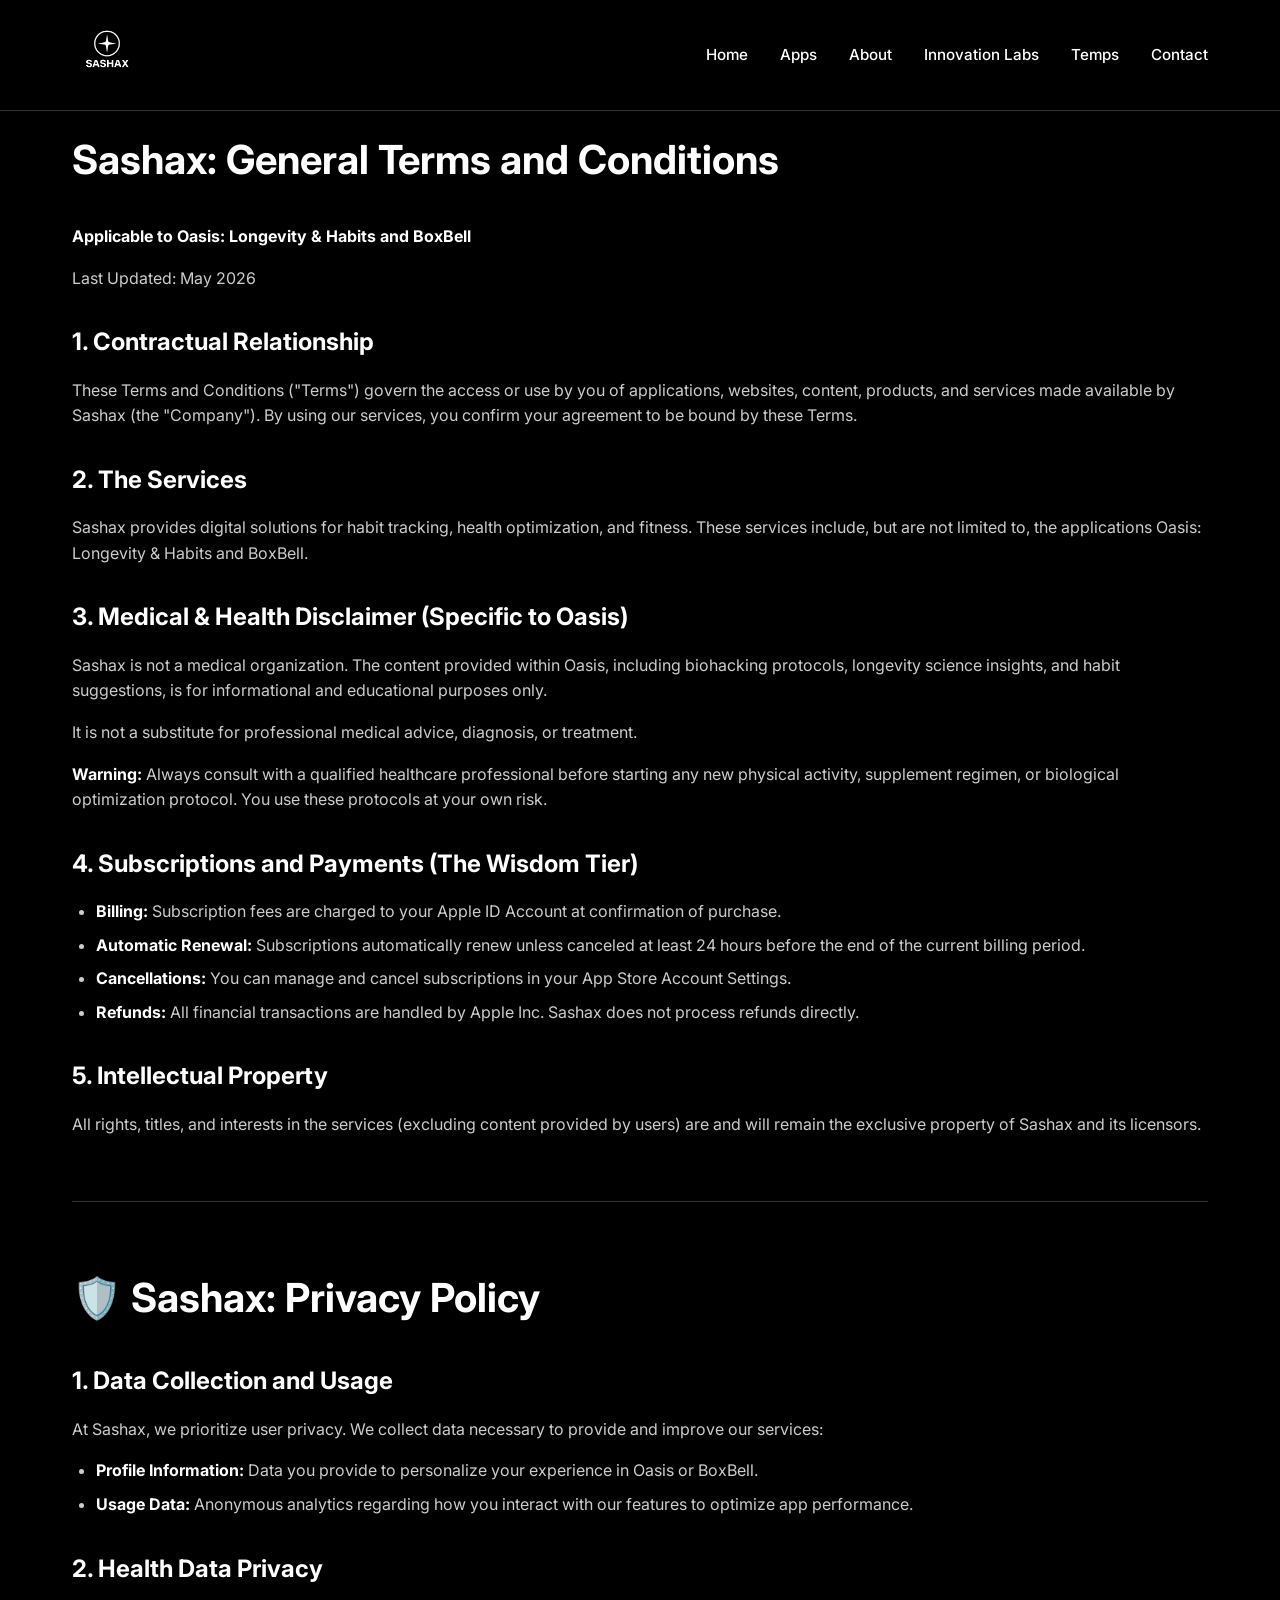
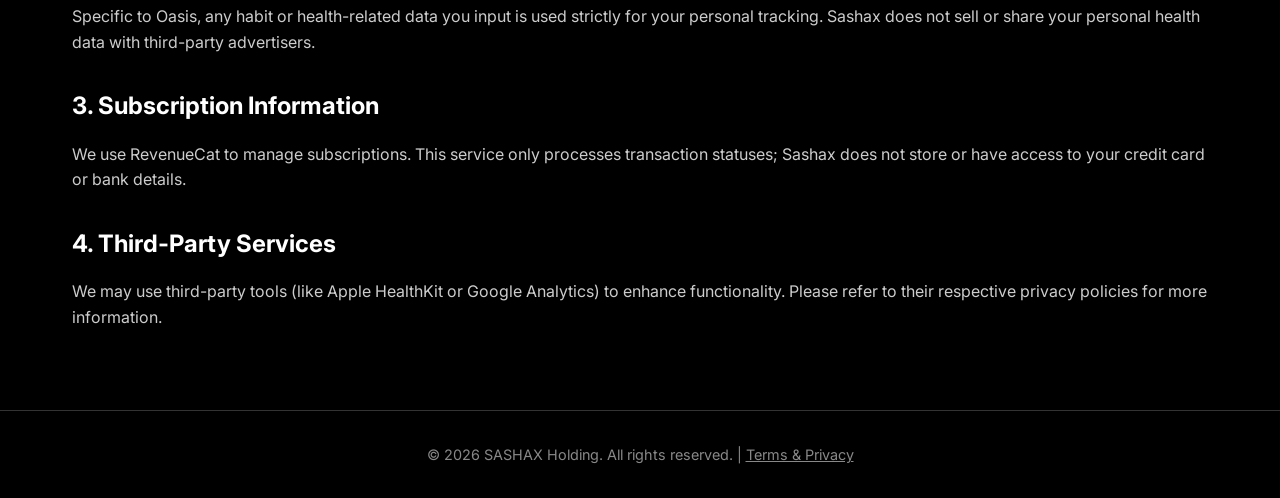
==== terms.html @ 0eb91b74 "Add a temperature screen to the Sashax website (69fa7b107db9439c099aee1d)" ====
<!DOCTYPE html>
<html lang="en">
<head>
    <meta charset="UTF-8">
    <meta name="viewport" content="width=device-width, initial-scale=1.0">
    <title>Terms & Conditions - SASHAX</title>
    <link rel="stylesheet" href="styles.css">
    <link href="https://fonts.googleapis.com/css2?family=Inter:wght@300;400;500;600;700;800;900&display=swap" rel="stylesheet">
    <link rel="stylesheet" href="https://cdnjs.cloudflare.com/ajax/libs/font-awesome/6.0.0/css/all.min.css">
    <style>
        .legal-content {
            padding: 8rem 0 4rem 0;
            background: #000000;
        }
        .legal-content h1 {
            font-size: 2.5rem;
            margin-bottom: 2rem;
            color: #ffffff;
        }
        .legal-content h2 {
            font-size: 1.5rem;
            margin-top: 2rem;
            margin-bottom: 1rem;
            color: #ffffff;
        }
        .legal-content h3 {
            font-size: 1.25rem;
            margin-top: 1.5rem;
            margin-bottom: 0.5rem;
            color: #ffffff;
        }
        .legal-content p {
            color: #cccccc;
            margin-bottom: 1rem;
            line-height: 1.6;
        }
        .legal-content ul {
            color: #cccccc;
            margin-bottom: 1rem;
            padding-left: 1.5rem;
        }
        .legal-content li {
            margin-bottom: 0.5rem;
        }
        .legal-content strong {
            color: #ffffff;
        }
    </style>
</head>
<body>
    <!-- Header -->
    <header class="header">
        <nav class="navbar">
            <div class="nav-container">
                <div class="logo">
                    <a href="index.html">
                        <img src="sashax_logo.png" alt="SASHAX" class="logo-image">
                    </a>
                </div>
                <ul class="nav-menu">
                    <li><a href="index.html#home" class="nav-link">Home</a></li>
                    <li><a href="index.html#apps" class="nav-link">Apps</a></li>
                    <li><a href="index.html#about" class="nav-link">About</a></li>
                    <li><a href="index.html#labs" class="nav-link">Innovation Labs</a></li>
                    <li><a href="index.html#temps" class="nav-link">Temps</a></li>
                    <li><a href="index.html#contact" class="nav-link">Contact</a></li>
                </ul>
                <div class="hamburger">
                    <span class="bar"></span>
                    <span class="bar"></span>
                    <span class="bar"></span>
                </div>
            </div>
        </nav>
    </header>

    <!-- Legal Content Section -->
    <section class="legal-content">
        <div class="container">
            <h1>Sashax: General Terms and Conditions</h1>
            <p><strong>Applicable to Oasis: Longevity & Habits and BoxBell</strong></p>
            <p>Last Updated: May 2026</p>

            <h2>1. Contractual Relationship</h2>
            <p>These Terms and Conditions ("Terms") govern the access or use by you of applications, websites, content, products, and services made available by Sashax (the "Company"). By using our services, you confirm your agreement to be bound by these Terms.</p>

            <h2>2. The Services</h2>
            <p>Sashax provides digital solutions for habit tracking, health optimization, and fitness. These services include, but are not limited to, the applications Oasis: Longevity & Habits and BoxBell.</p>

            <h2>3. Medical & Health Disclaimer (Specific to Oasis)</h2>
            <p>Sashax is not a medical organization. The content provided within Oasis, including biohacking protocols, longevity science insights, and habit suggestions, is for informational and educational purposes only.</p>
            <p>It is not a substitute for professional medical advice, diagnosis, or treatment.</p>
            <p><strong>Warning:</strong> Always consult with a qualified healthcare professional before starting any new physical activity, supplement regimen, or biological optimization protocol. You use these protocols at your own risk.</p>

            <h2>4. Subscriptions and Payments (The Wisdom Tier)</h2>
            <ul>
                <li><strong>Billing:</strong> Subscription fees are charged to your Apple ID Account at confirmation of purchase.</li>
                <li><strong>Automatic Renewal:</strong> Subscriptions automatically renew unless canceled at least 24 hours before the end of the current billing period.</li>
                <li><strong>Cancellations:</strong> You can manage and cancel subscriptions in your App Store Account Settings.</li>
                <li><strong>Refunds:</strong> All financial transactions are handled by Apple Inc. Sashax does not process refunds directly.</li>
            </ul>

            <h2>5. Intellectual Property</h2>
            <p>All rights, titles, and interests in the services (excluding content provided by users) are and will remain the exclusive property of Sashax and its licensors.</p>

            <hr style="border: 0; height: 1px; background: #333; margin: 4rem 0;">

            <h1>🛡️ Sashax: Privacy Policy</h1>

            <h2>1. Data Collection and Usage</h2>
            <p>At Sashax, we prioritize user privacy. We collect data necessary to provide and improve our services:</p>
            <ul>
                <li><strong>Profile Information:</strong> Data you provide to personalize your experience in Oasis or BoxBell.</li>
                <li><strong>Usage Data:</strong> Anonymous analytics regarding how you interact with our features to optimize app performance.</li>
            </ul>

            <h2>2. Health Data Privacy</h2>
            <p>Specific to Oasis, any habit or health-related data you input is used strictly for your personal tracking. Sashax does not sell or share your personal health data with third-party advertisers.</p>

            <h2>3. Subscription Information</h2>
            <p>We use RevenueCat to manage subscriptions. This service only processes transaction statuses; Sashax does not store or have access to your credit card or bank details.</p>

            <h2>4. Third-Party Services</h2>
            <p>We may use third-party tools (like Apple HealthKit or Google Analytics) to enhance functionality. Please refer to their respective privacy policies for more information.</p>
        </div>
    </section>

    <!-- Footer -->
    <footer class="footer">
        <div class="container">
            <p>&copy; 2026 SASHAX Holding. All rights reserved. | <a href="terms.html" style="color: #888888; text-decoration: underline;">Terms & Privacy</a></p>
        </div>
    </footer>

    <script src="script.js"></script>
</body>
</html>
---- styles.css ----
/* Reset and Base Styles */
* {
    margin: 0;
    padding: 0;
    box-sizing: border-box;
}

body {
    font-family: 'Inter', sans-serif;
    line-height: 1.6;
    color: #ffffff;
    background-color: #000000;
    overflow-x: hidden;
}

.container {
    max-width: 1200px;
    margin: 0 auto;
    padding: 0 2rem;
}

/* Header Styles */
.header {
    position: fixed;
    top: 0;
    width: 100%;
    background: rgba(0, 0, 0, 0.95);
    backdrop-filter: blur(10px);
    z-index: 1000;
    border-bottom: 1px solid #333333;
}

.navbar {
    padding: 1rem 0;
}

.nav-container {
    display: flex;
    justify-content: space-between;
    align-items: center;
    max-width: 1200px;
    margin: 0 auto;
    padding: 0 2rem;
}

/* SASHAX Logo */
.logo-image {
    height: 70px;
    width: auto;
    object-fit: contain;
}

.nav-menu {
    display: flex;
    list-style: none;
    gap: 2rem;
}

.nav-link {
    color: #ffffff;
    text-decoration: none;
    font-weight: 500;
    transition: color 0.3s ease;
    font-size: 0.95rem;
}

.nav-link:hover {
    color: #8b5cf6;
}

.cta-button {
    background: #8b5cf6;
    color: #ffffff;
    border: none;
    padding: 0.75rem 1.5rem;
    border-radius: 8px;
    font-weight: 600;
    font-size: 0.9rem;
    cursor: pointer;
    transition: all 0.3s ease;
    display: flex;
    align-items: center;
    gap: 0.5rem;
}

.cta-button:hover {
    background: #7c3aed;
    transform: translateY(-1px);
}

.hamburger {
    display: none;
    flex-direction: column;
    cursor: pointer;
}

.bar {
    width: 25px;
    height: 3px;
    background: #fff;
    margin: 3px 0;
    transition: 0.3s;
}

/* Hero Section */
.hero {
    min-height: 80vh;
    display: flex;
    align-items: center;
    justify-content: center;
    background: #000000;
    text-align: center;
    padding: 80px 0;
}

.hero-content {
    max-width: 600px;
}

.hero-logo {
    margin-bottom: 2rem;
    display: flex;
    justify-content: center;
}

.hero-logo-image {
    height: 500px;
    width: auto;
    object-fit: contain;
    animation: pulse 2s infinite;
}

.hero-title {
    font-size: 3.5rem;
    font-weight: 800;
    color: #ffffff;
    margin-bottom: 1rem;
    letter-spacing: -0.02em;
}

.hero-tagline {
    font-size: 1.25rem;
    color: #ffffff;
    margin-bottom: 2rem;
    font-weight: 400;
}

.hero-cta {
    background: #8b5cf6;
    color: #ffffff;
    border: none;
    padding: 1rem 2rem;
    border-radius: 8px;
    font-weight: 600;
    font-size: 1rem;
    cursor: pointer;
    transition: all 0.3s ease;
    display: inline-flex;
    align-items: center;
    gap: 0.5rem;
    margin-bottom: 2rem;
}

.hero-cta:hover {
    background: #7c3aed;
    transform: translateY(-2px);
}

.hero-subtitle {
    font-size: 0.9rem;
    color: #888888;
    font-weight: 400;
}

/* About Section */
.about {
    padding: 4rem 0;
    background: #000000;
}

.section-title {
    font-size: 2rem;
    font-weight: 700;
    color: #ffffff;
    margin-bottom: 1.5rem;
    letter-spacing: -0.02em;
}

.about-content {
    max-width: 800px;
}

.about-description {
    font-size: 1.1rem;
    line-height: 1.7;
    color: #cccccc;
    font-weight: 400;
}

/* Apps Section */
.apps {
    padding: 4rem 0;
    background: #000000;
}

.apps-grid {
    display: grid;
    grid-template-columns: repeat(auto-fit, minmax(300px, 1fr));
    gap: 1.5rem;
    margin-top: 2rem;
}

.app-card {
    background: #1a1a1a;
    border: 1px solid #333333;
    border-radius: 8px;
    padding: 1.5rem;
    transition: all 0.3s ease;
}

.app-card:hover {
    border-color: #8b5cf6;
    transform: translateY(-2px);
}

.featured-app {
    border-color: #8b5cf6;
    background: linear-gradient(135deg, #1a1a1a 0%, #2a1a3a 100%);
}

.app-icon {
    font-size: 2rem;
    color: #8b5cf6;
    margin-bottom: 1rem;
    text-align: center;
}

.app-features {
    display: flex;
    flex-wrap: wrap;
    gap: 0.5rem;
    margin: 1rem 0;
}

.feature-tag {
    background: rgba(139, 92, 246, 0.2);
    color: #8b5cf6;
    padding: 0.25rem 0.75rem;
    border-radius: 20px;
    font-size: 0.8rem;
    font-weight: 500;
}

.app-status {
    text-align: center;
    font-weight: 600;
    padding: 0.5rem;
    border-radius: 6px;
    margin-top: 1rem;
}

.app-status.available {
    background: rgba(34, 197, 94, 0.2);
    color: #22c55e;
}

.app-status.coming-soon {
    background: rgba(139, 92, 246, 0.2);
    color: #8b5cf6;
}

.coming-soon-card {
    display: flex;
    align-items: center;
    justify-content: center;
    min-height: 200px;
    border-style: dashed;
    border-color: #8b5cf6;
    background: rgba(139, 92, 246, 0.05);
}

.coming-soon-content {
    text-align: center;
}

.coming-soon-icon {
    font-size: 3rem;
    color: #8b5cf6;
    margin-bottom: 1rem;
    opacity: 0.6;
}

.coming-soon-text {
    font-size: 1.2rem;
    font-weight: 600;
    color: #8b5cf6;
    letter-spacing: 1px;
}

.card-placeholder {
    width: 100%;
    height: 150px;
    background: #333333;
    border-radius: 6px;
    margin-bottom: 1rem;
}

.portfolio-card h3 {
    font-size: 1.25rem;
    font-weight: 700;
    color: #ffffff;
    margin-bottom: 0.5rem;
}

.portfolio-card p {
    color: #888888;
    font-size: 0.95rem;
    line-height: 1.5;
}

/* Innovation Labs Section */
.labs {
    padding: 4rem 0;
    background: #000000;
}

.labs-content {
    max-width: 800px;
}

.labs-card {
    background: #1a1a1a;
    border: 1px solid #333333;
    border-radius: 8px;
    padding: 1.5rem;
    display: flex;
    align-items: flex-start;
    gap: 1rem;
}

.labs-icon {
    font-size: 1.5rem;
    color: #8b5cf6;
    margin-top: 0.25rem;
}

.labs-card p {
    color: #cccccc;
    font-size: 1rem;
    line-height: 1.6;
}

/* Contact Section */
.contact {
    padding: 4rem 0;
    background: #000000;
}

.contact-content {
    display: grid;
    grid-template-columns: 1fr 1fr;
    gap: 4rem;
    align-items: start;
}

.contact-form h2 {
    font-size: 2rem;
    font-weight: 700;
    color: #ffffff;
    margin-bottom: 2rem;
}

.contact-form form {
    display: flex;
    flex-direction: column;
    gap: 1rem;
}

.contact-form input,
.contact-form textarea {
    padding: 1rem;
    border: 1px solid #333333;
    border-radius: 8px;
    background: #1a1a1a;
    color: #ffffff;
    font-size: 1rem;
    transition: border-color 0.3s ease;
}

.contact-form input:focus,
.contact-form textarea:focus {
    outline: none;
    border-color: #8b5cf6;
}

.contact-button {
    background: #8b5cf6;
    color: #ffffff;
    border: none;
    padding: 1rem 2rem;
    border-radius: 8px;
    font-weight: 600;
    cursor: pointer;
    transition: all 0.3s ease;
    display: flex;
    align-items: center;
    gap: 0.5rem;
    justify-content: center;
    margin-top: 1rem;
}

.contact-button:hover {
    background: #7c3aed;
    transform: translateY(-1px);
}

.contact-info {
    display: flex;
    flex-direction: column;
    gap: 2rem;
}

.company-logo {
    display: flex;
    justify-content: center;
    margin-bottom: 1rem;
}

.footer-logo-image {
    height: 120px;
    width: auto;
    object-fit: contain;
}

.social-links {
    display: flex;
    flex-direction: column;
    gap: 1rem;
}

.social-link {
    display: flex;
    align-items: center;
    gap: 0.75rem;
    color: #cccccc;
    text-decoration: none;
    transition: color 0.3s ease;
    font-size: 0.95rem;
}

.social-link:hover {
    color: #8b5cf6;
}

.social-link i {
    width: 20px;
    font-size: 1rem;
}

/* Footer */
.footer {
    background: #000000;
    padding: 2rem 0;
    border-top: 1px solid #333333;
    text-align: center;
}

.footer p {
    color: #888888;
    font-size: 0.9rem;
}

/* Animations */
@keyframes pulse {
    0%, 100% {
        transform: scale(1);
    }
    50% {
        transform: scale(1.05);
    }
}

/* Temps Section */
.temps-section {
    padding: 8rem 0;
    background-color: var(--dark-bg);
}

.temps-display {
    display: flex;
    flex-direction: column;
    align-items: center;
    justify-content: center;
    gap: 3rem;
    padding: 4rem;
    background: linear-gradient(135deg, rgba(20, 20, 20, 0.8), rgba(10, 10, 10, 0.9));
    border: 1px solid var(--border-color);
    border-radius: 20px;
    box-shadow: 0 20px 40px rgba(0, 0, 0, 0.5);
    margin-top: 2rem;
}

.clock-container {
    text-align: center;
}

.ambient-clock {
    font-size: 6rem;
    font-weight: 800;
    font-family: 'Inter', sans-serif;
    background: linear-gradient(135deg, var(--white), var(--gray));
    -webkit-background-clip: text;
    -webkit-text-fill-color: transparent;
    letter-spacing: -2px;
    margin-bottom: 0.5rem;
    text-shadow: 0 0 30px rgba(255, 255, 255, 0.1);
    font-variant-numeric: tabular-nums;
}

.ambient-date {
    font-size: 1.2rem;
    color: var(--gray);
    text-transform: uppercase;
    letter-spacing: 2px;
    font-weight: 500;
}

.weather-widget {
    display: flex;
    align-items: center;
    gap: 1.5rem;
    padding: 1.5rem 2.5rem;
    background: rgba(255, 255, 255, 0.03);
    border-radius: 15px;
    border: 1px solid rgba(255, 255, 255, 0.05);
}

.weather-icon i {
    font-size: 3rem;
    color: #fca311;
    filter: drop-shadow(0 0 10px rgba(252, 163, 17, 0.3));
}

.weather-info {
    display: flex;
    flex-direction: column;
}

.temperature {
    font-size: 2rem;
    font-weight: 700;
    color: var(--white);
    line-height: 1;
}

.weather-condition {
    font-size: 0.9rem;
    color: var(--gray);
    margin-top: 0.2rem;
}

/* Responsive Design */
@media (max-width: 768px) {
    .hamburger {
        display: flex;
    }

    .nav-menu {
        position: fixed;
        left: -100%;
        top: 70px;
        flex-direction: column;
        background-color: rgba(10, 10, 10, 0.95);
        width: 100%;
        text-align: center;
        transition: 0.3s;
        padding: 2rem 0;
    }

    .nav-menu.active {
        left: 0;
    }

    .nav-menu li {
        margin: 1rem 0;
    }

    .cta-button {
        display: none;
    }

    .hero-title {
        font-size: 2.5rem;
    }

    .hero-tagline {
        font-size: 1.2rem;
    }

    .temps-display {
        padding: 2rem;
    }

    .ambient-clock {
        font-size: 3.5rem;
    }

    .weather-widget {
        flex-direction: column;
        text-align: center;
        padding: 1.5rem;
    }

    .contact-content {
        grid-template-columns: 1fr;
        gap: 2rem;
    }

    .portfolio-grid {
        grid-template-columns: 1fr;
    }

    .container {
        padding: 0 1rem;
    }
}
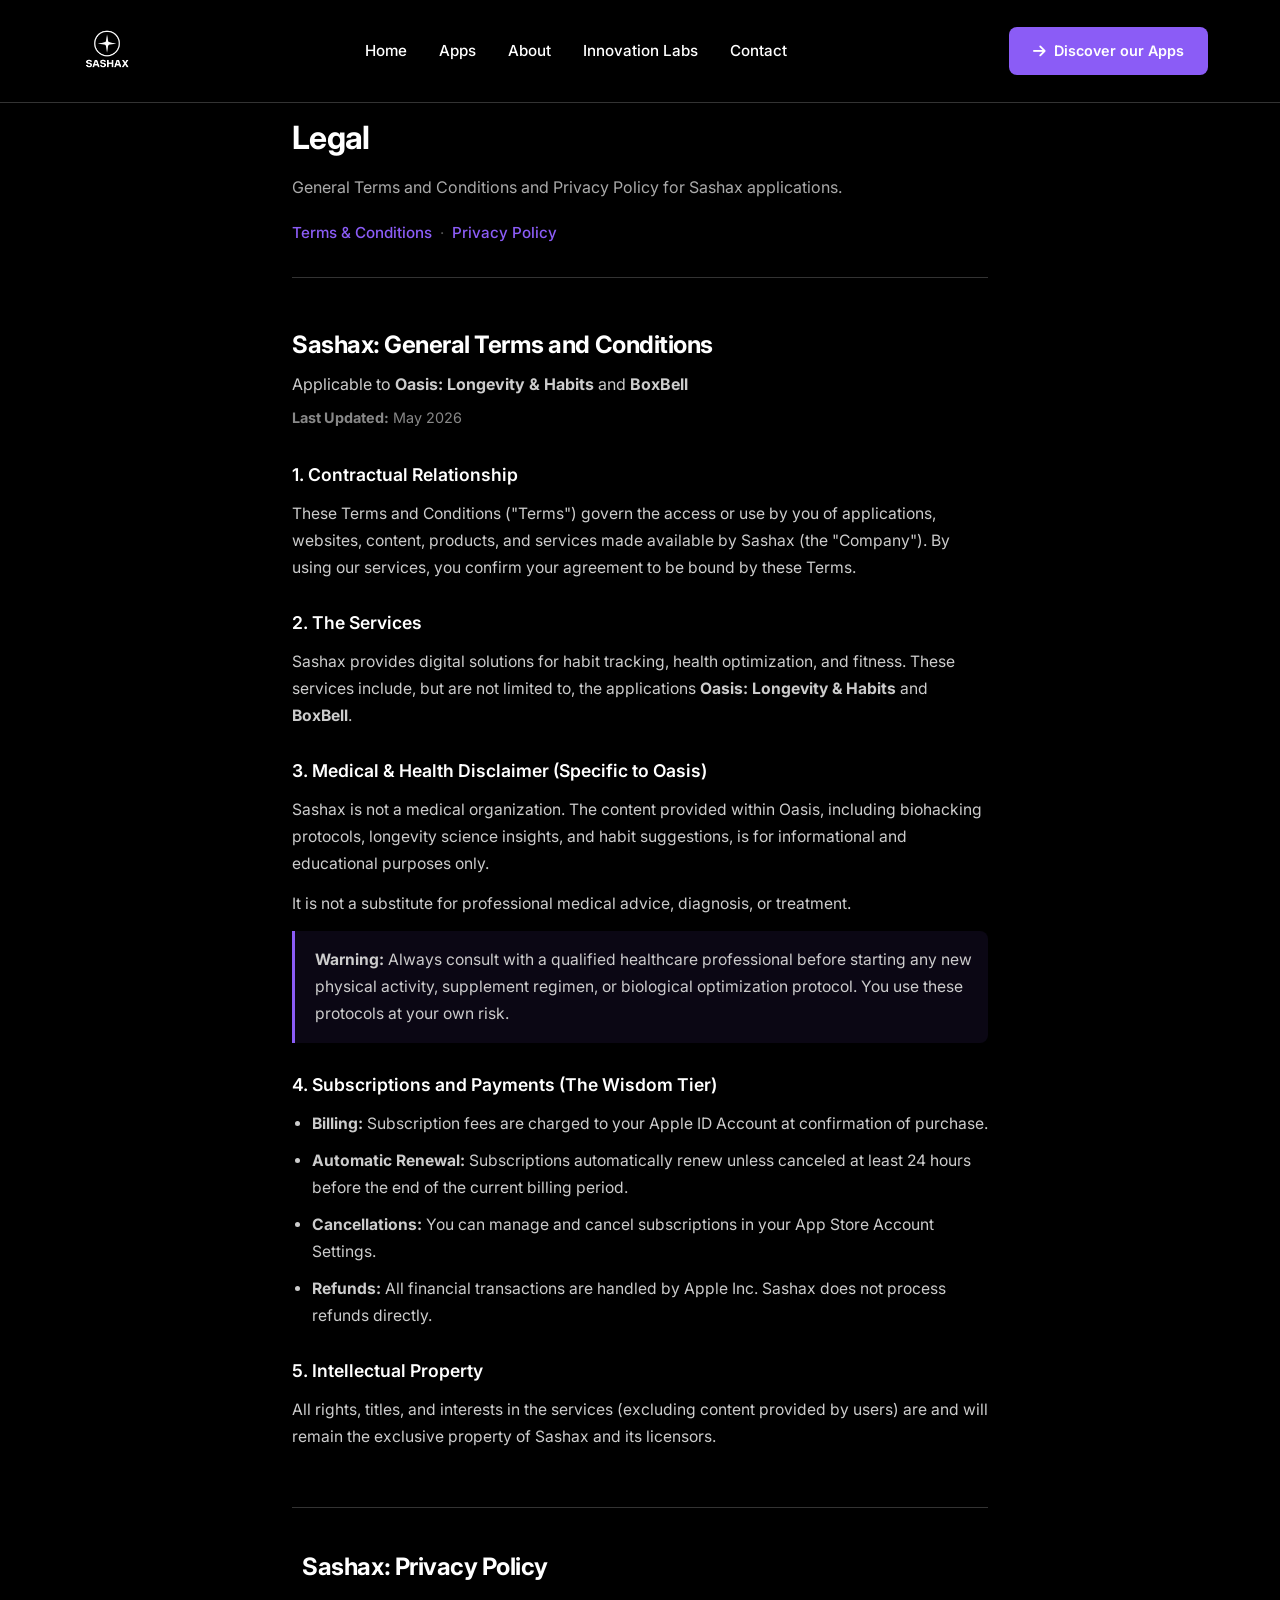
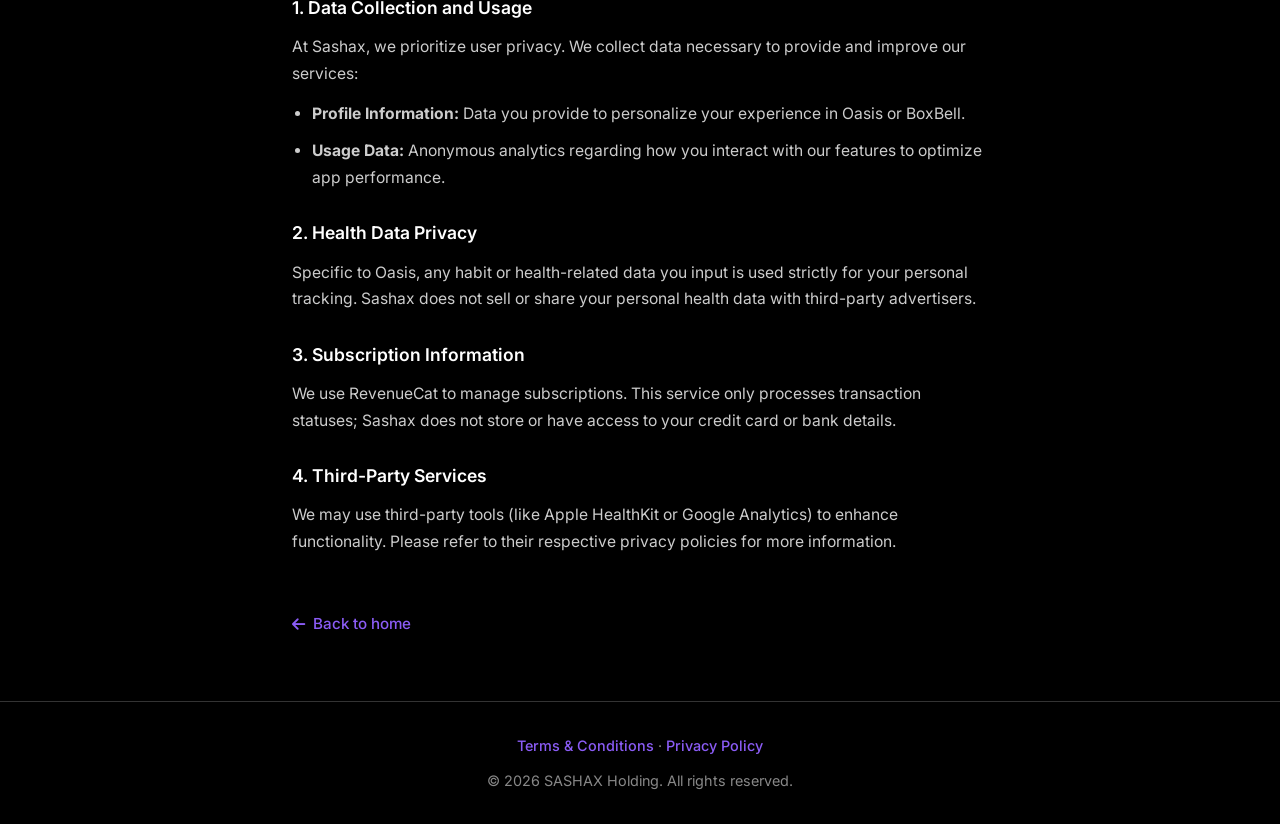
==== commit 939216b3: "Add files via upload" ====
--- a/terms.html
+++ b/terms.html
@@ -3,69 +3,30 @@
 <head>
     <meta charset="UTF-8">
     <meta name="viewport" content="width=device-width, initial-scale=1.0">
-    <title>Terms & Conditions - SASHAX</title>
-    <link rel="stylesheet" href="styles.css">
+    <title>Terms & Privacy — SASHAX</title>
+    <link rel="stylesheet" href="/styles.css">
     <link href="https://fonts.googleapis.com/css2?family=Inter:wght@300;400;500;600;700;800;900&display=swap" rel="stylesheet">
     <link rel="stylesheet" href="https://cdnjs.cloudflare.com/ajax/libs/font-awesome/6.0.0/css/all.min.css">
-    <style>
-        .legal-content {
-            padding: 8rem 0 4rem 0;
-            background: #000000;
-        }
-        .legal-content h1 {
-            font-size: 2.5rem;
-            margin-bottom: 2rem;
-            color: #ffffff;
-        }
-        .legal-content h2 {
-            font-size: 1.5rem;
-            margin-top: 2rem;
-            margin-bottom: 1rem;
-            color: #ffffff;
-        }
-        .legal-content h3 {
-            font-size: 1.25rem;
-            margin-top: 1.5rem;
-            margin-bottom: 0.5rem;
-            color: #ffffff;
-        }
-        .legal-content p {
-            color: #cccccc;
-            margin-bottom: 1rem;
-            line-height: 1.6;
-        }
-        .legal-content ul {
-            color: #cccccc;
-            margin-bottom: 1rem;
-            padding-left: 1.5rem;
-        }
-        .legal-content li {
-            margin-bottom: 0.5rem;
-        }
-        .legal-content strong {
-            color: #ffffff;
-        }
-    </style>
 </head>
-<body>
-    <!-- Header -->
+<body class="legal-body">
     <header class="header">
         <nav class="navbar">
             <div class="nav-container">
-                <div class="logo">
-                    <a href="index.html">
-                        <img src="sashax_logo.png" alt="SASHAX" class="logo-image">
-                    </a>
-                </div>
+                <a href="/index.html" class="logo logo-link" aria-label="SASHAX home">
+                    <img src="/sashax_logo.png" alt="SASHAX" class="logo-image">
+                </a>
                 <ul class="nav-menu">
-                    <li><a href="index.html#home" class="nav-link">Home</a></li>
-                    <li><a href="index.html#apps" class="nav-link">Apps</a></li>
-                    <li><a href="index.html#about" class="nav-link">About</a></li>
-                    <li><a href="index.html#labs" class="nav-link">Innovation Labs</a></li>
-                    <li><a href="index.html#temps" class="nav-link">Temps</a></li>
-                    <li><a href="index.html#contact" class="nav-link">Contact</a></li>
+                    <li><a href="/index.html#home" class="nav-link">Home</a></li>
+                    <li><a href="/index.html#apps" class="nav-link">Apps</a></li>
+                    <li><a href="/index.html#about" class="nav-link">About</a></li>
+                    <li><a href="/index.html#labs" class="nav-link">Innovation Labs</a></li>
+                    <li><a href="/index.html#contact" class="nav-link">Contact</a></li>
                 </ul>
-                <div class="hamburger">
+                <a href="/index.html#apps" class="cta-button cta-button-link">
+                    <i class="fas fa-arrow-right"></i>
+                    Discover our Apps
+                </a>
+                <div class="hamburger" role="button" tabindex="0" aria-label="Menu">
                     <span class="bar"></span>
                     <span class="bar"></span>
                     <span class="bar"></span>
@@ -74,64 +35,104 @@
         </nav>
     </header>
 
-    <!-- Legal Content Section -->
-    <section class="legal-content">
-        <div class="container">
-            <h1>Sashax: General Terms and Conditions</h1>
-            <p><strong>Applicable to Oasis: Longevity & Habits and BoxBell</strong></p>
-            <p>Last Updated: May 2026</p>
+    <main class="legal-main">
+        <div class="container legal-container">
+            <header class="legal-header">
+                <h1 class="legal-page-title">Legal</h1>
+                <p class="legal-intro">General Terms and Conditions and Privacy Policy for Sashax applications.</p>
+                <nav class="legal-toc" aria-label="On this page">
+                    <a href="#terms-and-conditions">Terms &amp; Conditions</a>
+                    <span class="legal-toc-sep" aria-hidden="true">·</span>
+                    <a href="#privacy-policy">Privacy Policy</a>
+                </nav>
+            </header>
 
-            <h2>1. Contractual Relationship</h2>
-            <p>These Terms and Conditions ("Terms") govern the access or use by you of applications, websites, content, products, and services made available by Sashax (the "Company"). By using our services, you confirm your agreement to be bound by these Terms.</p>
+            <article id="terms-and-conditions" class="legal-article">
+                <h2 class="legal-doc-title">Sashax: General Terms and Conditions</h2>
+                <p class="legal-subtitle">Applicable to <strong>Oasis: Longevity &amp; Habits</strong> and <strong>BoxBell</strong></p>
+                <p class="legal-updated"><strong>Last Updated:</strong> May 2026</p>
 
-            <h2>2. The Services</h2>
-            <p>Sashax provides digital solutions for habit tracking, health optimization, and fitness. These services include, but are not limited to, the applications Oasis: Longevity & Habits and BoxBell.</p>
+                <section class="legal-section">
+                    <h3 class="legal-section-heading">1. Contractual Relationship</h3>
+                    <p>These Terms and Conditions (&quot;Terms&quot;) govern the access or use by you of applications, websites, content, products, and services made available by Sashax (the &quot;Company&quot;). By using our services, you confirm your agreement to be bound by these Terms.</p>
+                </section>
 
-            <h2>3. Medical & Health Disclaimer (Specific to Oasis)</h2>
-            <p>Sashax is not a medical organization. The content provided within Oasis, including biohacking protocols, longevity science insights, and habit suggestions, is for informational and educational purposes only.</p>
-            <p>It is not a substitute for professional medical advice, diagnosis, or treatment.</p>
-            <p><strong>Warning:</strong> Always consult with a qualified healthcare professional before starting any new physical activity, supplement regimen, or biological optimization protocol. You use these protocols at your own risk.</p>
+                <section class="legal-section">
+                    <h3 class="legal-section-heading">2. The Services</h3>
+                    <p>Sashax provides digital solutions for habit tracking, health optimization, and fitness. These services include, but are not limited to, the applications <strong>Oasis: Longevity &amp; Habits</strong> and <strong>BoxBell</strong>.</p>
+                </section>
 
-            <h2>4. Subscriptions and Payments (The Wisdom Tier)</h2>
-            <ul>
-                <li><strong>Billing:</strong> Subscription fees are charged to your Apple ID Account at confirmation of purchase.</li>
-                <li><strong>Automatic Renewal:</strong> Subscriptions automatically renew unless canceled at least 24 hours before the end of the current billing period.</li>
-                <li><strong>Cancellations:</strong> You can manage and cancel subscriptions in your App Store Account Settings.</li>
-                <li><strong>Refunds:</strong> All financial transactions are handled by Apple Inc. Sashax does not process refunds directly.</li>
-            </ul>
+                <section class="legal-section">
+                    <h3 class="legal-section-heading">3. Medical &amp; Health Disclaimer (Specific to Oasis)</h3>
+                    <p>Sashax is not a medical organization. The content provided within Oasis, including biohacking protocols, longevity science insights, and habit suggestions, is for informational and educational purposes only.</p>
+                    <p>It is not a substitute for professional medical advice, diagnosis, or treatment.</p>
+                    <p class="legal-warning"><strong>Warning:</strong> Always consult with a qualified healthcare professional before starting any new physical activity, supplement regimen, or biological optimization protocol. You use these protocols at your own risk.</p>
+                </section>
 
-            <h2>5. Intellectual Property</h2>
-            <p>All rights, titles, and interests in the services (excluding content provided by users) are and will remain the exclusive property of Sashax and its licensors.</p>
+                <section class="legal-section">
+                    <h3 class="legal-section-heading">4. Subscriptions and Payments (The Wisdom Tier)</h3>
+                    <ul class="legal-list">
+                        <li><strong>Billing:</strong> Subscription fees are charged to your Apple ID Account at confirmation of purchase.</li>
+                        <li><strong>Automatic Renewal:</strong> Subscriptions automatically renew unless canceled at least 24 hours before the end of the current billing period.</li>
+                        <li><strong>Cancellations:</strong> You can manage and cancel subscriptions in your App Store Account Settings.</li>
+                        <li><strong>Refunds:</strong> All financial transactions are handled by Apple Inc. Sashax does not process refunds directly.</li>
+                    </ul>
+                </section>
 
-            <hr style="border: 0; height: 1px; background: #333; margin: 4rem 0;">
+                <section class="legal-section">
+                    <h3 class="legal-section-heading">5. Intellectual Property</h3>
+                    <p>All rights, titles, and interests in the services (excluding content provided by users) are and will remain the exclusive property of Sashax and its licensors.</p>
+                </section>
+            </article>
 
-            <h1>🛡️ Sashax: Privacy Policy</h1>
+            <article id="privacy-policy" class="legal-article legal-article--privacy">
+                <h2 class="legal-doc-title legal-doc-title--with-icon">
+                    <i class="fas fa-shield-halved" aria-hidden="true"></i>
+                    Sashax: Privacy Policy
+                </h2>
 
-            <h2>1. Data Collection and Usage</h2>
-            <p>At Sashax, we prioritize user privacy. We collect data necessary to provide and improve our services:</p>
-            <ul>
-                <li><strong>Profile Information:</strong> Data you provide to personalize your experience in Oasis or BoxBell.</li>
-                <li><strong>Usage Data:</strong> Anonymous analytics regarding how you interact with our features to optimize app performance.</li>
-            </ul>
+                <section class="legal-section">
+                    <h3 class="legal-section-heading">1. Data Collection and Usage</h3>
+                    <p>At Sashax, we prioritize user privacy. We collect data necessary to provide and improve our services:</p>
+                    <ul class="legal-list">
+                        <li><strong>Profile Information:</strong> Data you provide to personalize your experience in Oasis or BoxBell.</li>
+                        <li><strong>Usage Data:</strong> Anonymous analytics regarding how you interact with our features to optimize app performance.</li>
+                    </ul>
+                </section>
 
-            <h2>2. Health Data Privacy</h2>
-            <p>Specific to Oasis, any habit or health-related data you input is used strictly for your personal tracking. Sashax does not sell or share your personal health data with third-party advertisers.</p>
+                <section class="legal-section">
+                    <h3 class="legal-section-heading">2. Health Data Privacy</h3>
+                    <p>Specific to Oasis, any habit or health-related data you input is used strictly for your personal tracking. Sashax does not sell or share your personal health data with third-party advertisers.</p>
+                </section>
 
-            <h2>3. Subscription Information</h2>
-            <p>We use RevenueCat to manage subscriptions. This service only processes transaction statuses; Sashax does not store or have access to your credit card or bank details.</p>
+                <section class="legal-section">
+                    <h3 class="legal-section-heading">3. Subscription Information</h3>
+                    <p>We use RevenueCat to manage subscriptions. This service only processes transaction statuses; Sashax does not store or have access to your credit card or bank details.</p>
+                </section>
 
-            <h2>4. Third-Party Services</h2>
-            <p>We may use third-party tools (like Apple HealthKit or Google Analytics) to enhance functionality. Please refer to their respective privacy policies for more information.</p>
+                <section class="legal-section">
+                    <h3 class="legal-section-heading">4. Third-Party Services</h3>
+                    <p>We may use third-party tools (like Apple HealthKit or Google Analytics) to enhance functionality. Please refer to their respective privacy policies for more information.</p>
+                </section>
+            </article>
+
+            <p class="legal-back">
+                <a href="/index.html" class="legal-back-link"><i class="fas fa-arrow-left" aria-hidden="true"></i> Back to home</a>
+            </p>
         </div>
-    </section>
+    </main>
 
-    <!-- Footer -->
     <footer class="footer">
         <div class="container">
-            <p>&copy; 2026 SASHAX Holding. All rights reserved. | <a href="terms.html" style="color: #888888; text-decoration: underline;">Terms & Privacy</a></p>
+            <p class="footer-legal-links">
+                <a href="/terms.html">Terms &amp; Conditions</a>
+                <span aria-hidden="true"> · </span>
+                <a href="/terms.html#privacy-policy">Privacy Policy</a>
+            </p>
+            <p>&copy; 2026 SASHAX Holding. All rights reserved.</p>
         </div>
     </footer>
 
-    <script src="script.js"></script>
+    <script src="/script.js"></script>
 </body>
-</html>+</html>
--- a/styles.css
+++ b/styles.css
@@ -44,6 +44,17 @@
 }
 
 /* SASHAX Logo */
+.logo-link {
+    display: flex;
+    align-items: center;
+    text-decoration: none;
+    color: inherit;
+}
+
+.cta-button-link {
+    text-decoration: none;
+}
+
 .logo-image {
     height: 70px;
     width: auto;
@@ -470,6 +481,180 @@
     font-size: 0.9rem;
 }
 
+.footer-legal-links {
+    margin-bottom: 0.75rem;
+}
+
+.footer-legal-links a {
+    color: #8b5cf6;
+    text-decoration: none;
+    font-weight: 500;
+    font-size: 0.9rem;
+}
+
+.footer-legal-links a:hover {
+    text-decoration: underline;
+}
+
+/* Legal / Terms page */
+.legal-main {
+    padding: 7rem 0 4rem;
+    background: #000000;
+    min-height: 60vh;
+}
+
+.legal-container {
+    max-width: 760px;
+}
+
+.legal-header {
+    margin-bottom: 3rem;
+    padding-bottom: 2rem;
+    border-bottom: 1px solid #333333;
+}
+
+.legal-page-title {
+    font-size: 2rem;
+    font-weight: 700;
+    letter-spacing: -0.02em;
+    color: #ffffff;
+    margin-bottom: 0.75rem;
+}
+
+.legal-intro {
+    color: #aaaaaa;
+    font-size: 1rem;
+    margin-bottom: 1.25rem;
+    line-height: 1.6;
+}
+
+.legal-toc {
+    display: flex;
+    flex-wrap: wrap;
+    align-items: center;
+    gap: 0.5rem;
+    font-size: 0.95rem;
+}
+
+.legal-toc a {
+    color: #8b5cf6;
+    text-decoration: none;
+    font-weight: 500;
+}
+
+.legal-toc a:hover {
+    text-decoration: underline;
+}
+
+.legal-toc-sep {
+    color: #555555;
+}
+
+.legal-article {
+    margin-bottom: 3.5rem;
+}
+
+.legal-article--privacy {
+    padding-top: 2.5rem;
+    border-top: 1px solid #333333;
+}
+
+.legal-doc-title {
+    font-size: 1.5rem;
+    font-weight: 700;
+    margin-bottom: 0.5rem;
+    letter-spacing: -0.02em;
+    color: #ffffff;
+}
+
+.legal-doc-title--with-icon {
+    display: flex;
+    align-items: center;
+    gap: 0.65rem;
+}
+
+.legal-doc-title--with-icon i {
+    color: #8b5cf6;
+    font-size: 1.35rem;
+}
+
+.legal-subtitle {
+    color: #cccccc;
+    margin-bottom: 0.5rem;
+    font-size: 1rem;
+    line-height: 1.6;
+}
+
+.legal-updated {
+    color: #888888;
+    font-size: 0.9rem;
+    margin-bottom: 2rem;
+}
+
+.legal-section {
+    margin-bottom: 1.75rem;
+}
+
+.legal-section-heading {
+    font-size: 1.1rem;
+    font-weight: 600;
+    color: #ffffff;
+    margin-bottom: 0.75rem;
+}
+
+.legal-section p {
+    color: #cccccc;
+    font-size: 0.98rem;
+    line-height: 1.7;
+    margin-bottom: 0.85rem;
+}
+
+.legal-section p:last-child {
+    margin-bottom: 0;
+}
+
+.legal-warning {
+    background: rgba(139, 92, 246, 0.08);
+    border-left: 3px solid #8b5cf6;
+    padding: 1rem 1rem 1rem 1.25rem;
+    border-radius: 0 8px 8px 0;
+    margin-top: 0.5rem;
+}
+
+.legal-list {
+    margin: 0;
+    padding-left: 1.25rem;
+    color: #cccccc;
+    line-height: 1.7;
+    font-size: 0.98rem;
+}
+
+.legal-list li {
+    margin-bottom: 0.65rem;
+}
+
+.legal-list li:last-child {
+    margin-bottom: 0;
+}
+
+.legal-back {
+    margin-top: 2rem;
+}
+
+.legal-back-link {
+    display: inline-flex;
+    align-items: center;
+    gap: 0.5rem;
+    color: #8b5cf6;
+    text-decoration: none;
+    font-weight: 500;
+    font-size: 0.95rem;
+}
+
+.legal-back-link:hover {
+    text-decoration: underline;
+}
+
 /* Animations */
 @keyframes pulse {
     0%, 100% {
@@ -478,85 +663,6 @@
     50% {
         transform: scale(1.05);
     }
-}
-
-/* Temps Section */
-.temps-section {
-    padding: 8rem 0;
-    background-color: var(--dark-bg);
-}
-
-.temps-display {
-    display: flex;
-    flex-direction: column;
-    align-items: center;
-    justify-content: center;
-    gap: 3rem;
-    padding: 4rem;
-    background: linear-gradient(135deg, rgba(20, 20, 20, 0.8), rgba(10, 10, 10, 0.9));
-    border: 1px solid var(--border-color);
-    border-radius: 20px;
-    box-shadow: 0 20px 40px rgba(0, 0, 0, 0.5);
-    margin-top: 2rem;
-}
-
-.clock-container {
-    text-align: center;
-}
-
-.ambient-clock {
-    font-size: 6rem;
-    font-weight: 800;
-    font-family: 'Inter', sans-serif;
-    background: linear-gradient(135deg, var(--white), var(--gray));
-    -webkit-background-clip: text;
-    -webkit-text-fill-color: transparent;
-    letter-spacing: -2px;
-    margin-bottom: 0.5rem;
-    text-shadow: 0 0 30px rgba(255, 255, 255, 0.1);
-    font-variant-numeric: tabular-nums;
-}
-
-.ambient-date {
-    font-size: 1.2rem;
-    color: var(--gray);
-    text-transform: uppercase;
-    letter-spacing: 2px;
-    font-weight: 500;
-}
-
-.weather-widget {
-    display: flex;
-    align-items: center;
-    gap: 1.5rem;
-    padding: 1.5rem 2.5rem;
-    background: rgba(255, 255, 255, 0.03);
-    border-radius: 15px;
-    border: 1px solid rgba(255, 255, 255, 0.05);
-}
-
-.weather-icon i {
-    font-size: 3rem;
-    color: #fca311;
-    filter: drop-shadow(0 0 10px rgba(252, 163, 17, 0.3));
-}
-
-.weather-info {
-    display: flex;
-    flex-direction: column;
-}
-
-.temperature {
-    font-size: 2rem;
-    font-weight: 700;
-    color: var(--white);
-    line-height: 1;
-}
-
-.weather-condition {
-    font-size: 0.9rem;
-    color: var(--gray);
-    margin-top: 0.2rem;
 }
 
 /* Responsive Design */
@@ -597,20 +703,6 @@
         font-size: 1.2rem;
     }
 
-    .temps-display {
-        padding: 2rem;
-    }
-
-    .ambient-clock {
-        font-size: 3.5rem;
-    }
-
-    .weather-widget {
-        flex-direction: column;
-        text-align: center;
-        padding: 1.5rem;
-    }
-
     .contact-content {
         grid-template-columns: 1fr;
         gap: 2rem;
@@ -623,4 +715,12 @@
     .container {
         padding: 0 1rem;
     }
-}
+
+    .legal-main {
+        padding: 6rem 0 3rem;
+    }
+
+    .legal-page-title {
+        font-size: 1.65rem;
+    }
+}
